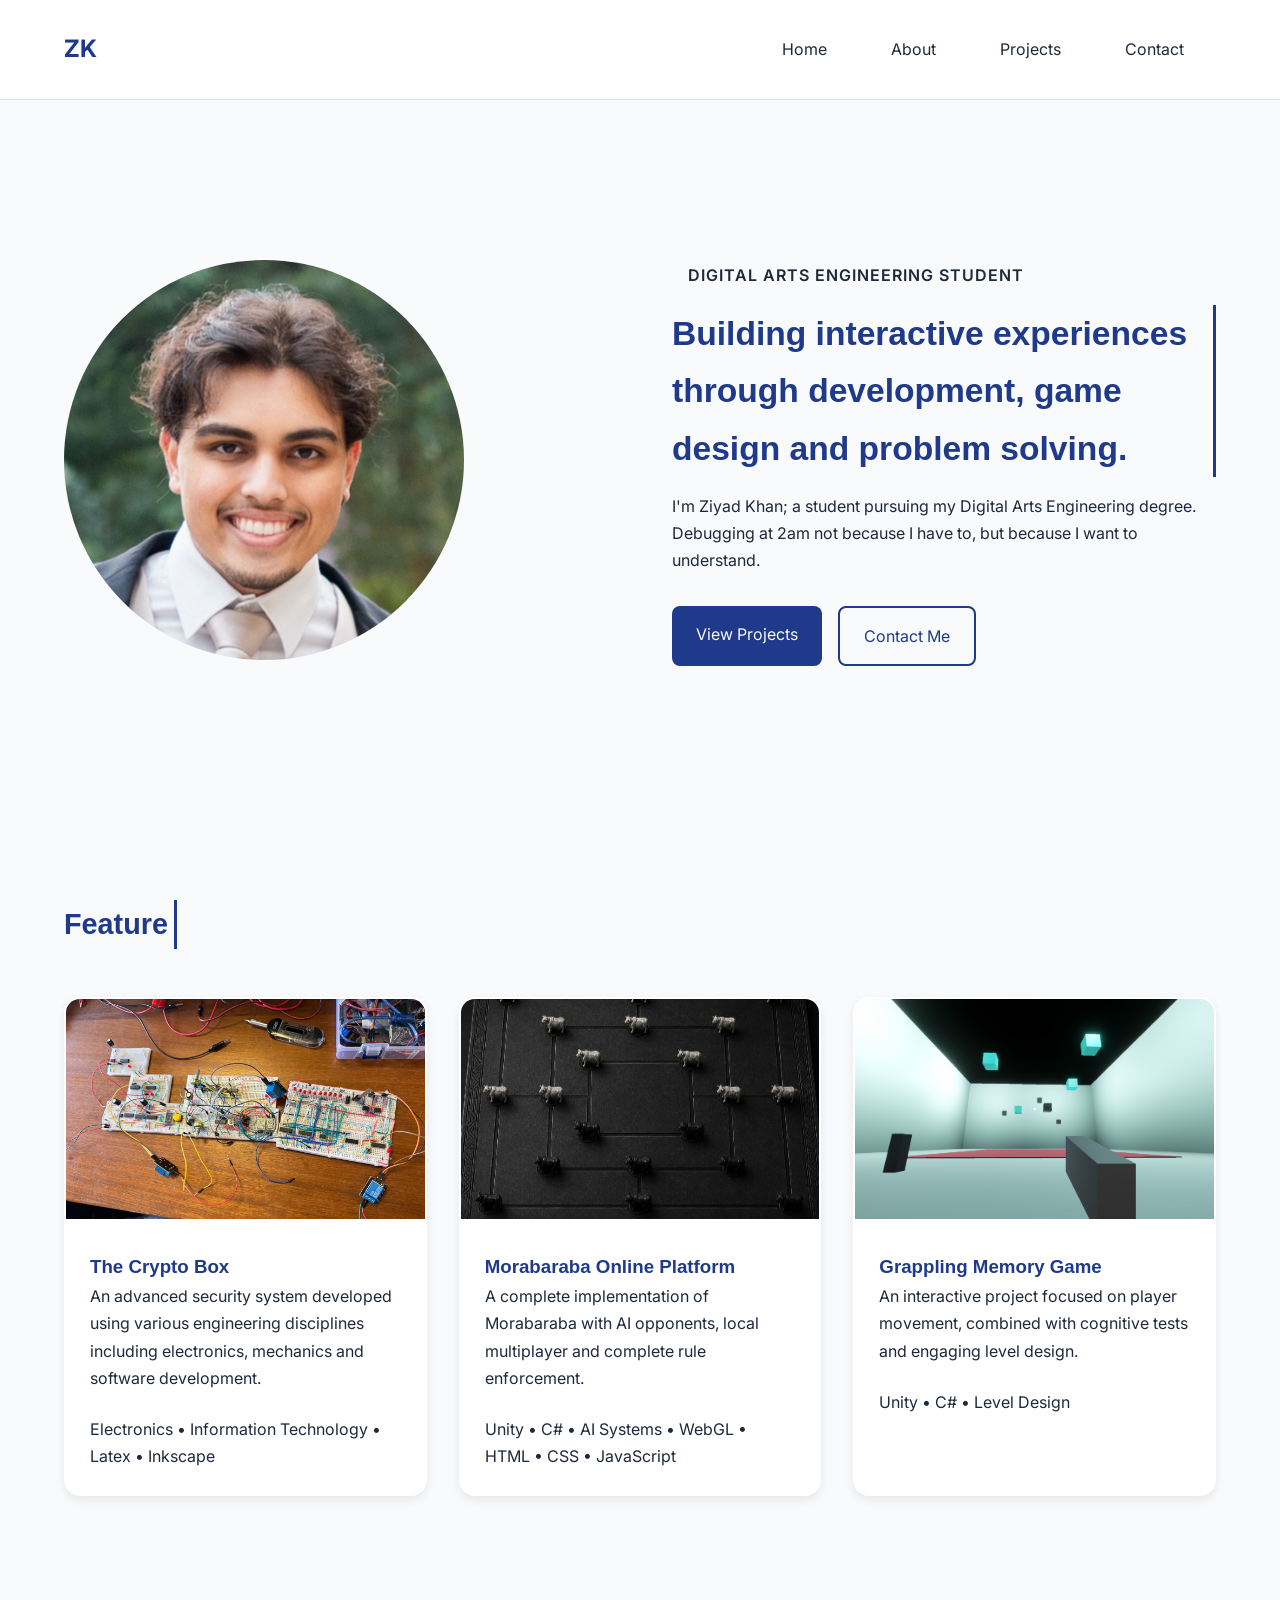
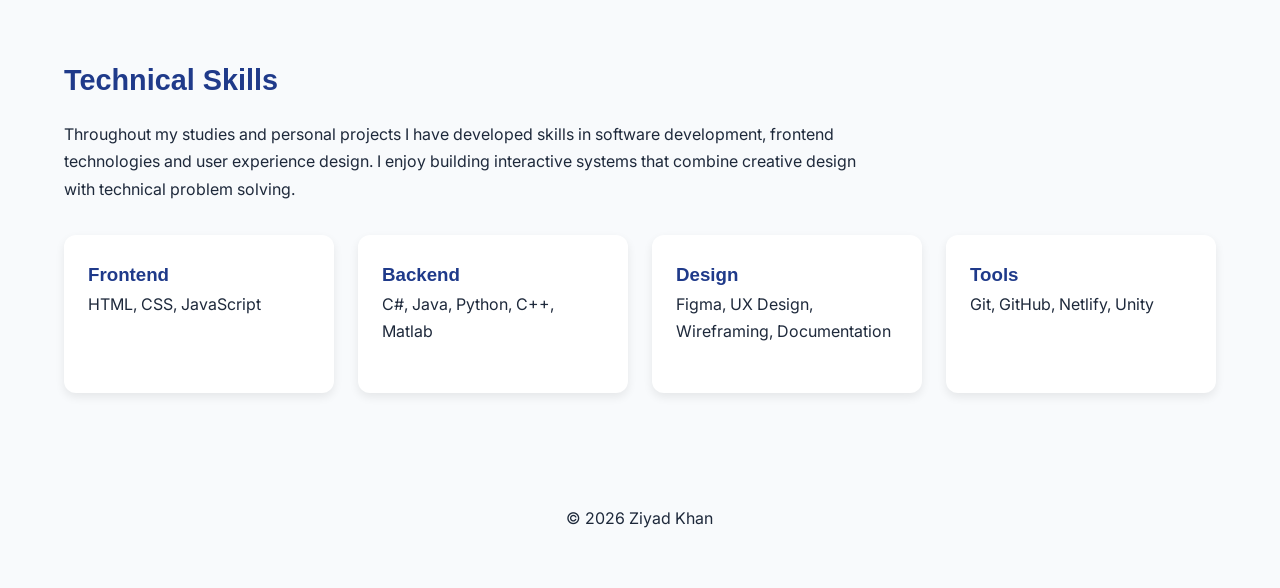
==== index.html @ 43a608b5 "moving" ====
<!DOCTYPE html>

<html lang="en">
<head>
    <meta charset="UTF-8">
    <meta name="viewport" content="width=device-width, initial-scale=1.0">
    <title>Ziyad Khan | Portfolio</title>

<link rel="stylesheet" href="css/style.css">

<link rel="preconnect" href="https://fonts.googleapis.com">
<link href="https://fonts.googleapis.com/css2?family=Inter:wght@300;400;500;600;700&family=Poppins:wght@500;600;700&display=swap" rel="stylesheet">

<script src="js/typing.js" defer></script>
<script src="js/nav.js" defer></script>
<script src="js/scroll-reveal.js" defer></script>

</head>

<body>

<header id="navbar"></header>

<main>

    <section class="hero">

        <div class="container hero-layout">

            <div class="hero-image">

                <img src="assets/images/profile1.jpeg"
                    alt="Ziyad Khan">

            </div>

            <div class="hero-content">

                <p class="hero-tag reveal-up">
                    Digital Arts Engineering Student
                </p>

                <h1 class="reveal-up">
                    Building interactive experiences through
                    development, game design and problem solving.
                </h1>

                <p class="hero-description reveal-up">
                    I'm Ziyad Khan; a student pursuing my Digital Arts Engineering degree. Debugging at 2am not because I have to, but because I want to understand.
                </p>

                <div class="hero-buttons reveal-up">

                    <a href="projects.html" class="btn-primary">
                        View Projects
                    </a>

                    <a href="contact.html" class="btn-secondary">
                        Contact Me
                    </a>

                </div>

            </div>

        </div>

    </section>

    <section class="featured-projects reveal-up">
        <div class="container">

            <h2 class="typing-heading" data-text="Featured Projects"></h2>

            <div class="project-grid reveal-up"> 

                <article class="project-card"> 

                    <img src="assets/images/crypto-box.png" alt="The Crypto Box">

                    <div class="card-content">

                        <h3>The Crypto Box</h3>

                        <p>
                            An advanced security system
                            developed using various engineering disciplines including
                            electronics, mechanics and software development.
                        </p>

                        <span>Electronics • Information Technology • Latex • Inkscape</span>

                    </div>

                </article>

                <article class="project-card">

                    <img src="assets/images/morabaraba.png" alt="Morabaraba">

                    <div class="card-content">

                        <h3>Morabaraba Online Platform</h3>

                        <p>
                            A complete implementation of Morabaraba
                            with AI opponents, local multiplayer and
                            complete rule enforcement.
                        </p>

                        <span>Unity • C# • AI Systems • WebGL • HTML • CSS • JavaScript</span>

                    </div>

                </article>

                <article class="project-card">

                    <img src="assets/images/grappling-game.png" alt="Grappling Game">

                    <div class="card-content">

                        <h3>Grappling Memory Game</h3>

                        <p>
                            An interactive project focused
                            on player movement, combined with 
                            cognitive tests and engaging level
                            design.
                        </p>

                        <span>Unity • C# • Level Design</span>

                    </div>

                </article>

            </div>

        </div>
    </section>

    <section class="skills-preview">

    <div class="container">

        <h2 class="reveal-up">Technical Skills</h2>

        <p class="skills-text reveal-up">
            Throughout my studies and personal projects I have developed
            skills in software development, frontend technologies and user
            experience design. I enjoy building interactive systems that
            combine creative design with technical problem solving.
        </p>

        <div class="skills-grid reveal-up">

            <div class="skill-card">
                <h3>Frontend</h3>
                <p>HTML, CSS, JavaScript</p>
            </div>

            <div class="skill-card">
                <h3>Backend</h3>
                <p>C#, Java, Python, C++, Matlab</p>
            </div>

            <div class="skill-card">
                <h3>Design</h3>
                <p>Figma, UX Design, Wireframing, Documentation</p>
            </div>

            <div class="skill-card">
                <h3>Tools</h3>
                <p>Git, GitHub, Netlify, Unity</p>
            </div>

        </div>

    </div>

</section>
</main>

<footer>

    <div class="container">

        <p>
            © 2026 Ziyad Khan
        </p>

    </div>

</footer>



</body>
</html>
---- css/style.css ----
:root{
    --primary:#1F3A8A;
    --accent:#14B8A6;
    --bg:#F8FAFC;
    --text:#1E293B;
}

body.dark-mode{
    --bg:#111827;
    --surface:#1f2937;
    --text:#f3f4f6;
    --border:#374151;
}

*{
    margin:0;
    padding:0;
    box-sizing:border-box;
}

body{
    font-family:'Inter',sans-serif;
    background:var(--bg);
    color:var(--text);
    line-height:1.7;
}

p{
    margin-bottom:1.5rem;
}

.container{
    width:90%;
    max-width:1200px;
    margin:auto;
}

h1{
    color:var(--primary);
    font-family:'Rubik',sans-serif;
    font-size:2.5rem;
    margin-bottom:1rem;
    border-right:3px solid var(--primary);
}

#projects-heading{
    font-size:3rem;
}

h2{
    color:var(--primary);
    font-family:'Rubik',sans-serif;
    margin-bottom:1rem;
    font-size:1.8rem;
}

h3{
    color:var(--primary);
    font-family:'Rubik',sans-serif;
}

/* reveals */
.reveal-up{
    opacity:0;
    transform:translateY(40px);

    transition:
        opacity 0.8s ease,
        transform 0.8s ease;
}

.reveal-up.active{
    opacity:1;
    transform:translateY(0);
}

nav{
    position:relative;
    z-index:1000;
}

.main-nav{
    background:white;
    border-bottom:1px solid #ddd;
}

.nav-wrapper{
    display:flex;
    justify-content:space-between;
    align-items:center;
    padding:1rem 0;
}

.logo{
    text-decoration:none;
    color:var(--primary);
    font-weight:700;
    font-size:1.5rem;
}

.nav-links {
    display:flex;
    gap:2rem;
    list-style:none;
    padding:0.75rem 1rem;
     text-decoration:none;
    color:var(--text);
    border-radius:20px;
    
    transition:
        background-color 0.3s ease,
        color 0.3s ease,
        transform 0.3s ease,
        box-shadow 0.3s ease;
}
.nav-links a{
    display:inline-block;
    padding:0.5rem 1rem;
    border-radius:12px;
}

.nav-links a:hover{
    background-color:#9bbaf9;
    transform: scale(1.05);

    box-shadow:0 12px 24px rgba(0,0,0,0.15);
}

.nav-links a{
    text-decoration:none;
    color:var(--text);
}

.hero{
    min-height:80vh;
    display:flex;
    align-items:center;
}

.hero-layout{
    display:flex;
    align-items:center;
    justify-content:space-between;
    gap:4rem;
}

.hero-image{
    flex:1;
}

.hero-image img{
    width:100%;
    max-width:400px;
    border-radius:50%;
    display:block;
}

.hero-tag{
    color:var(--secondary);
    padding:0.5rem 1rem;
    display:inline-block;
    font-weight:600;
    margin-bottom:0.5rem;
    text-transform:uppercase;
    letter-spacing:1px;
}

.hero-content{
    flex:1;
}

.hero-content h1{
    font-size:2.1rem;
    margin-bottom:1rem;
}

.hero-description{
    margin-bottom:2rem;
}

.hero-buttons{
    display:flex;
    gap:1rem;
}

.btn-primary{
    background:var(--primary);
    color:var(--bg);
    padding:0.9rem 1.5rem;
    text-decoration:none;
    border-radius:8px;
    transition:
        transform 0.3s ease,
        box-shadow 0.3s ease;
}

.btn-primary:hover{
    transform: scale(1.05);

    box-shadow:0 12px 24px rgba(27, 0, 116, 0.545);
}

.btn-secondary{
    border:2px solid var(--primary);
    color:var(--primary);
    padding:0.9rem 1.5rem;
    text-decoration:none;
    border-radius:8px;
    transition:
        transform 0.3s ease,
        box-shadow 0.3s ease;
}

.btn-secondary:hover{
    transform: scale(1.05);

    box-shadow:0 12px 24px rgba(0,0,0,0.15);
}

.featured-projects{
    padding:5rem 0;
}

.project-grid{
    display:grid;
    grid-template-columns:repeat(3,1fr);
    gap:2rem;
    margin-top:2rem;
}

.project-card{
    background:white;
    border-radius:12px;
    overflow:hidden;
    box-shadow:0 4px 10px rgba(0,0,0,0.08);

    transition:
        transform 0.3s ease,
        box-shadow 0.3s ease;
}

.project-card:hover{
    transform: scale(1.05);

    box-shadow:0 12px 24px rgba(0,0,0,0.15);
}

.project-card img{
    width:100%;
    height:220px;
    object-fit:cover;
}

.card-content{
    padding:1.5rem;
}

.skills-preview{
    padding:5rem 0;
}

.skills-preview h2{
    margin-bottom:1rem;
}

.skills-text{
    max-width:800px;
    margin-bottom:2rem;
}

.skills-grid{
    display:grid;
    grid-template-columns:repeat(4,1fr);
    gap:1.5rem;
}

.skill-card{
    background:white;
    padding:1.5rem;

    border-radius:12px;

    box-shadow:0 4px 10px rgba(0,0,0,0.08);

    transition:
        transform 0.3s ease,
        box-shadow 0.3s ease;
}

.skill-card:hover{
    transform:translateY(-6px);

    box-shadow:0 12px 24px rgba(0,0,0,0.15);
}

/* about start: */

.about-hero{
    padding:6rem 0;
}

.about-layout{
    display:flex;
    align-items:center;
    gap:4rem;
}

.about-image img{
    width:350px;
    border-radius:20px;
}

.typing-heading{
    display:inline-block;
    border-right:3px solid var(--primary);
    padding-right:6px;
    animation:blink 0.8s infinite;
}

.timeline-heading{
    display:block;
    text-align:center;
    margin-bottom:4rem;
}

@keyframes blink{

    50%{
        border-color:transparent;
    }

}

.about-content{
    flex:1;
}

.journey,
.education,
.building,
.strengths,
.interests,
.cv-section{
    padding:2rem 0;
}

.about-heading{
    text-align:center;
    align-items:center;
    margin-bottom:2rem;
}

.interest-grid{
    display:grid;
    grid-template-columns:repeat(3,1fr);
    gap:2rem;
    margin-top:2rem;
}

.interest-card{
    background:white;
    padding:2rem;
    border-radius:12px;
    box-shadow:0 4px 10px rgba(0,0,0,0.08);
    
    transition:
        transform 0.3s ease;
}

.interest-card:hover{
    transform:translateY(-6px);
    box-shadow:0 12px 24px rgba(0,0,0,0.15);
}

.strength-list{
    display:grid;
    grid-template-columns:repeat(2,1fr);
    gap:1rem;

    list-style:none;
    margin-top:2rem;

}

.strength-list li{
    background:white;
    padding:1rem;
    border-radius:8px;
    border:2px solid transparent;
    box-shadow:0 4px 10px rgba(0,0,0,0.08);

    transition:
        border-color 0.3s ease,
        color 0.3s ease,
        transform 0.3s ease;
}

.strength-list li:hover{
    border-color:var(--primary);
    color:var(--primary);
    background:rgba(74, 138, 242, 0.05);
    transform:translateY(-3px);
}

.timeline{
    position:relative;
    margin-top:4rem;
}

.timeline::before{
    content:"";
    position:absolute;
    left:50%;
    transform:translateX(-50%);
    width:4px;
    height:100%;
    background:#d1d5db;
}

.timeline-item{
    position:relative;
    width:50%;
    margin-bottom:4rem;
}

.timeline-item.left{
    left:0;
    padding-right:3rem;
    transition:
        transform 0.3s ease;
}
.timeline-item.left:hover{
    transform:translateX(-4px);
}

.timeline-item.right{
    left:50%;
    padding-left:3rem;
    transition:
        transform 0.3s ease;
}

.timeline-item.right:hover{
    transform:translateX(4px);
}

.timeline-content{
    background:white;
    padding:2rem;
    border-radius:16px;
    border:2px solid transparent;
    box-shadow:0 10px 25px rgba(0,0,0,0.08);

    transition:
        border-color 0.3s ease,
        transform 0.3s ease;
}

.timeline-content:hover{
    border-color:var(--primary);
}

.timeline-item::after{
    content:"";
    position:absolute;
    top:30px;
    width:20px;
    height:20px;
    border-radius:50%;
    background:var(--primary);
}

.timeline-item.left::after{
    right:-10px;
}

.timeline-item.right::after{
    left:-10px;
}

.timeline-content{
    transition:
        opacity 0.8s ease,
        transform 0.8s ease;
}

.timeline-item.left.hidden .timeline-content{
    opacity:0;
    transform:translateX(40px);
}

.timeline-item.right.hidden .timeline-content{
    opacity:0;
    transform:translateX(-40px);
}

.timeline-item.left .timeline-content,
.timeline-item.right .timeline-content{
    opacity:1;
    transform:translateX(0);
}

/* projects start */

.projects-hero{
    padding:6rem 0 3rem;
    text-align:center;
}

.projects-hero p{
    max-width:700px;
    margin:auto;
}

.project-filters{
    display:flex;
    justify-content:center;
    gap:1rem;
    flex-wrap:wrap;
}

.filter-btn{
    padding:.8rem 1.4rem;
    border:none;
    border-radius:10px;
    cursor:pointer;
    transition:.3s;
}

.filter-btn:hover,
.filter-btn.active{
    background:var(--primary);
    color:white;
    transform: scale(1.05);

    box-shadow:0 12px 24px rgba(0,0,0,0.15);
}

.projects-grid{
    display:grid;
    grid-template-columns:
        repeat(auto-fit,minmax(320px,1fr));

    gap:2rem;
    margin-top:3rem;
}

.project-card{
    background:white;
    border-radius:16px;
    overflow:hidden;
    border:2px solid transparent;

    transition:
        transform .3s ease,
        border-color .3s ease;
}

.project-card:hover{
    transform:translateY(-8px) scale(1.02);
    border-color:var(--primary);
}

.project-card img{
    width:100%;
    height:220px;
    object-fit:cover;
}

.project-content{
    padding:1.5rem;
}

.project-tags{
    display:flex;
    gap:.5rem;
    flex-wrap:wrap;
    margin:1rem 0;
}

.project-tags span{
    padding:.4rem .8rem;
    border-radius:50px;
    background:#f2f2f2;
}

.modal {
    position: fixed;
    inset: 0;
    background: rgba(0,0,0,0.7);
    display: flex;
    justify-content: center;
    align-items: center;
    opacity: 0;
    visibility: hidden;
    transition: 0.3s;
    z-index: 1000;
}

.modal.show {
    opacity: 1;
    visibility: visible;
}

.modal-content {
    background: white;
    width: min(900px, 90%);
    height: 90vh;

    border-radius: 16px;
    overflow: hidden;

    display: flex;
    flex-direction: column;

    position: relative;
}

#modal-image {
    width: 100%;
    height: 350px;
    object-fit: cover;

    flex-shrink: 0;
}

.modal-body {
    padding: 2rem;
    overflow-y: auto;
    flex: 1;
}

.close-modal{
    position:absolute;
    top:15px;
    right:20px;
    border:none;
    background:none;
    font-size:2rem;
    cursor:pointer;
}

@keyframes modalPop{
    from{
        transform:scale(.9);
        opacity:0;
    }

    to{
        transform:scale(1);
        opacity:1;
    }
}

.learn-more{
    cursor:pointer;
    transition:.3s;
    padding:.5rem 1rem;
    border-radius:10px;
}

.learn-more:hover{
    background:var(--primary);
    color:white;
    transform: scale(1.05);

    box-shadow:0 12px 24px rgba(0,0,0,0.15);
}

/* contact start */

#contact-heading{
    font-size:3rem;
}

.contact-header{
    background:var(--primary);
    color:white;
    padding:2rem;
    text-align:center;
    border-radius:20px 20px 0 0;
}

.contact-hero {
    padding: 6rem 0 3rem;
    text-align: center;
}

.contact-hero p {
    max-width: 700px;
    margin: 1rem auto 0;
}

.contact-section {
    margin-top: 3rem;
}

.contact-header {
    background: var(--primary);
    color: white;
    padding: 2rem;
    text-align: center;
    border-radius: 20px 20px 0 0;
    margin-bottom: 0;
}

.contact-grid {
    display: grid;
    grid-template-columns: 1fr 1fr;

    border-left: 1px solid #ddd;
    border-right: 1px solid #ddd;
}

.contact-form-wrapper {
    padding: 2rem;
    border-right: var(--primary) 4px solid;
    border-left: var(--primary) 4px solid;
}

.contact-form-wrapper h3 {
    margin-bottom: 2rem;
}

.contact-form-wrapper input,
.contact-form-wrapper textarea {
    width: 100%;
    padding: 1rem;
    border: 2px solid #ddd;
    border-radius: 12px;
    margin-bottom: 1rem;
    font-family: inherit;
}

.submit-btn {
    width: 100%;
    padding: 1rem;
    border: none;
    border-radius: 12px;
    background: var(--primary);
    color: white;
    cursor: pointer;
    transition: 0.3s ease;
}

.submit-btn:hover {
    border-color: var(--accent);
    transform: translateY(-2px);
    box-shadow: 0 12px 24px rgba(0,0,0,0.15);
    transform: scale(1.03);
}

.contact-details {
    padding: 2rem;
    border-right: var(--primary) 4px solid;
}

.contact-details h3 {
    margin-bottom: 2rem;
}

.contact-box {
    display: block;
    text-decoration: none;
    color: inherit;
    padding: 1.25rem;
    margin-bottom: 1rem;
    border: 2px solid #ddd;
    border-radius: 12px;
    text-align: center;
    transition: 0.3s ease;

}

.contact-box:hover {
    border-color: var(--primary);
    color: var(--primary);
    transform: translateY(-3px);
    box-shadow: 0 12px 24px rgba(0,0,0,0.15);
}

.cv-section {
    padding: 2rem;
    text-align: center;
    background: #f5f5f5;
    border: var(--primary) 4px solid;

    border-radius: 0 0 20px 20px;
}

.cv-button {
    display: inline-block;
    padding: 1rem 2rem;
    background: var(--primary);
    color: white;
    text-decoration: none;
    border: none;
    border-radius: 12px;
    transition: 0.3s ease;
}

.cv-button:hover {
    border-color: var(--accent);
    transform: translateY(-2px);
    box-shadow: 0 12px 24px rgba(0,0,0,0.15);
    transform: scale(1.05);
}

.error {
    display: block;
    color: red;
    font-size: 0.85rem;
    margin-bottom: 1rem;
}

footer{
    text-align:center;
    padding:2rem;
}

.hamburger{
    display:none;
}

@media(max-width:768px){

    .hamburger{
        display:block;
        cursor:pointer;
        border:none;
        border-radius:8px;
        padding:0.5rem;
    }

    .nav-links{
        display:flex;
        flex-direction:column;
        position:absolute;
        border:1px solid #ddd;
        border-radius:0 0 12px 12px;
        top:70px;
        left:0;
        width:100%;
        background:white;
        padding:1rem;
        text-align:center;
        opacity:0;
        transform:translateY(-10px);
        transition:
            opacity 0.3s ease,
            transform 0.3s ease;
    }

    .nav-links.show{ 
        opacity:1;
        transform:translateY(0);
    }

    .nav-links a {
        opacity: 0;
        transform: translateY(-10px);
        transition:
            opacity 0.3s ease,
            transform 0.3s ease;
    }

    .nav-links.show a {
        opacity: 1;
        transform: translateY(0);
    }

    .nav-links.show a:nth-child(1) {
        transition-delay: 0.05s;
    }

    .nav-links.show a:nth-child(2) {
        transition-delay: 0.1s;
    }

    .nav-links.show a:nth-child(3) {
        transition-delay: 0.15s;
    }

    .nav-links.show a:nth-child(4) {
        transition-delay: 0.2s;
    }

    .hero{
        min-height:auto;
        padding:4rem 0;
    }

    .hero-layout{
        flex-direction:column;
        text-align:center;
        gap:2rem;
    }

    .hero-image{
        display:flex;
        justify-content:center;
    }

    .hero-image img{
        max-width:250px;
        width:100%;
    }

    .hero-buttons{
        justify-content:center;
        flex-wrap:wrap;
    }

    .nav-links.show{
        display:flex;
    }

    .project-grid{
        grid-template-columns:1fr;
    }

    .skills-grid{
        grid-template-columns:1fr;
    }

    .featured-projects{
        text-align: center;
    }

    .hero-tag{
        padding:0.3rem 0.8rem;
        font-size:0.85rem;
    }

    .hero h1{
        font-size:1.5rem;
    }

    .hero-description{
        font-size:0.95rem;
    }

    .about-layout{
        flex-direction:column;
        text-align:center;
    }

    .interest-grid{
        grid-template-columns:1fr;
    }

    .strength-list{
        grid-template-columns:1fr;
    }

    .timeline::before{
        left:20px;
    }

    .timeline-item{
        width:100%;
        left:0 !important;

        padding-left:60px;
        padding-right:0;
    }

    .timeline-item::after{
        left:10px !important;
    }

    .modal-image{
        max-height:200px;
    }

    .intro-layout {
        grid-template-columns: 1fr;
    }

    .contact-grid {
        grid-template-columns: 1fr;
    }

    .contact-details {
        border-left: var(--primary) 4px solid;
    }

    .contact-form-wrapper {
        border-bottom: 1px solid #ddd;
    }
}
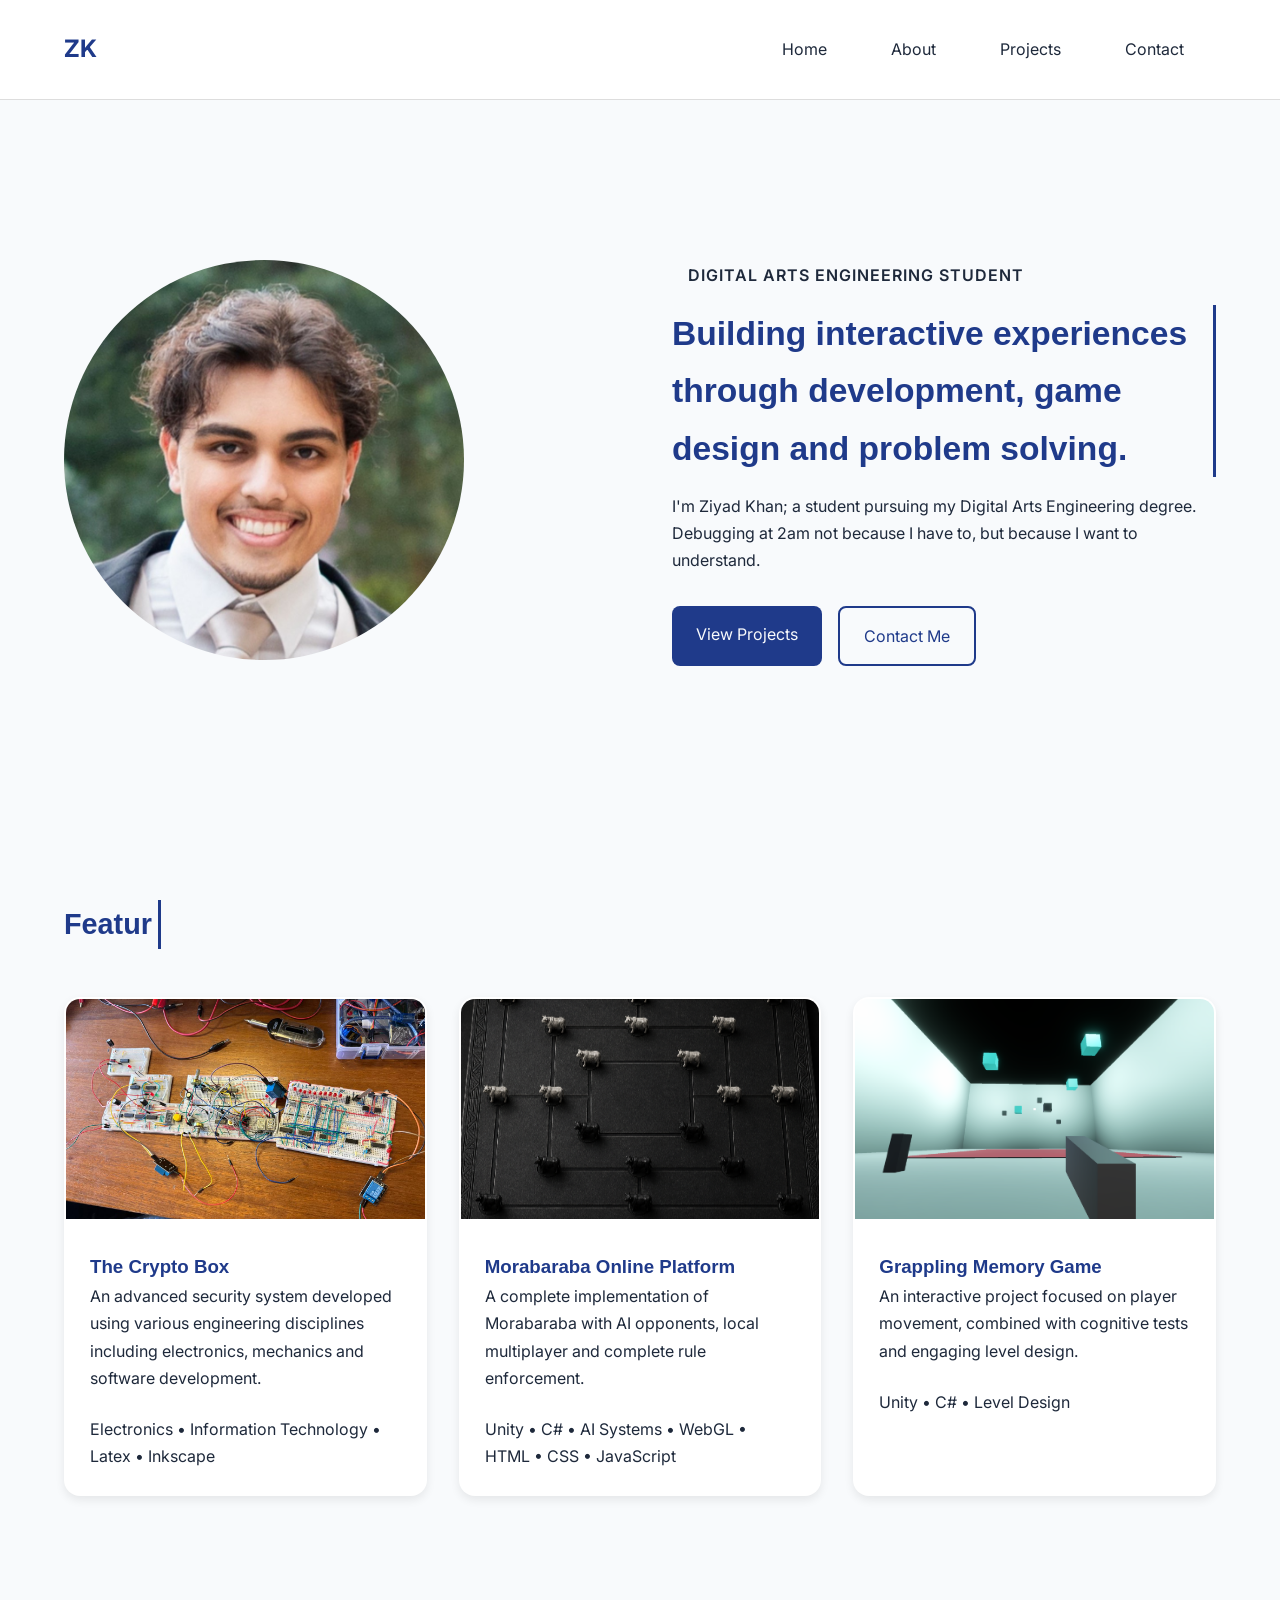
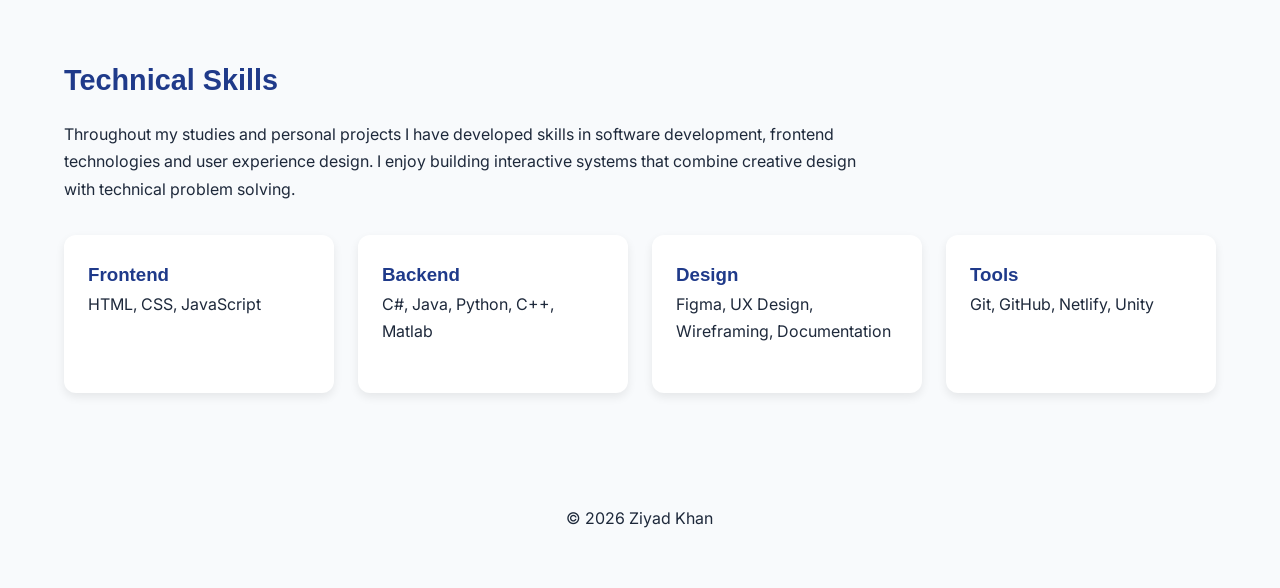
==== commit efb94627: "comments" ====
--- a/index.html
+++ b/index.html
@@ -2,31 +2,41 @@
 
 <html lang="en">
 <head>
+
+    <!-- Character encoding and responsive viewport settings -->
     <meta charset="UTF-8">
     <meta name="viewport" content="width=device-width, initial-scale=1.0">
+
+    <!-- Browser tab title -->
     <title>Ziyad Khan | Portfolio</title>
 
-<link rel="stylesheet" href="css/style.css">
-
-<link rel="preconnect" href="https://fonts.googleapis.com">
-<link href="https://fonts.googleapis.com/css2?family=Inter:wght@300;400;500;600;700&family=Poppins:wght@500;600;700&display=swap" rel="stylesheet">
-
-<script src="js/typing.js" defer></script>
-<script src="js/nav.js" defer></script>
-<script src="js/scroll-reveal.js" defer></script>
+    <!-- Main stylesheet -->
+    <link rel="stylesheet" href="css/style.css">
+
+    <!-- Google Fonts -->
+    <link rel="preconnect" href="https://fonts.googleapis.com">
+    <link href="https://fonts.googleapis.com/css2?family=Inter:wght@300;400;500;600;700&family=Poppins:wght@500;600;700&display=swap" rel="stylesheet">
+
+    <!-- JavaScript files -->
+    <script src="js/typing.js" defer></script>
+    <script src="js/nav.js" defer></script>
+    <script src="js/scroll-reveal.js" defer></script>
 
 </head>
 
 <body>
 
+<!-- Navigation injected dynamically using JavaScript -->
 <header id="navbar"></header>
 
 <main>
 
+    <!-- Hero section introducing the portfolio owner -->
     <section class="hero">
 
         <div class="container hero-layout">
 
+            <!-- Profile image -->
             <div class="hero-image">
 
                 <img src="assets/images/profile1.jpeg"
@@ -34,6 +44,7 @@
 
             </div>
 
+            <!-- Hero content and call-to-action buttons -->
             <div class="hero-content">
 
                 <p class="hero-tag reveal-up">
@@ -67,14 +78,19 @@
 
     </section>
 
+    <!-- Featured projects preview section -->
     <section class="featured-projects reveal-up">
+
         <div class="container">
 
+            <!-- Animated section heading -->
             <h2 class="typing-heading" data-text="Featured Projects"></h2>
 
-            <div class="project-grid reveal-up"> 
-
-                <article class="project-card"> 
+            <!-- Project cards -->
+            <div class="project-grid reveal-up">
+
+                <!-- Crypto Box project -->
+                <article class="project-card">
 
                     <img src="assets/images/crypto-box.png" alt="The Crypto Box">
 
@@ -94,6 +110,7 @@
 
                 </article>
 
+                <!-- Morabaraba project -->
                 <article class="project-card">
 
                     <img src="assets/images/morabaraba.png" alt="Morabaraba">
@@ -114,6 +131,7 @@
 
                 </article>
 
+                <!-- Grappling game project -->
                 <article class="project-card">
 
                     <img src="assets/images/grappling-game.png" alt="Grappling Game">
@@ -124,7 +142,7 @@
 
                         <p>
                             An interactive project focused
-                            on player movement, combined with 
+                            on player movement, combined with
                             cognitive tests and engaging level
                             design.
                         </p>
@@ -138,50 +156,55 @@
             </div>
 
         </div>
+
     </section>
 
+    <!-- Skills preview section -->
     <section class="skills-preview">
 
-    <div class="container">
-
-        <h2 class="reveal-up">Technical Skills</h2>
-
-        <p class="skills-text reveal-up">
-            Throughout my studies and personal projects I have developed
-            skills in software development, frontend technologies and user
-            experience design. I enjoy building interactive systems that
-            combine creative design with technical problem solving.
-        </p>
-
-        <div class="skills-grid reveal-up">
-
-            <div class="skill-card">
-                <h3>Frontend</h3>
-                <p>HTML, CSS, JavaScript</p>
-            </div>
-
-            <div class="skill-card">
-                <h3>Backend</h3>
-                <p>C#, Java, Python, C++, Matlab</p>
-            </div>
-
-            <div class="skill-card">
-                <h3>Design</h3>
-                <p>Figma, UX Design, Wireframing, Documentation</p>
-            </div>
-
-            <div class="skill-card">
-                <h3>Tools</h3>
-                <p>Git, GitHub, Netlify, Unity</p>
+        <div class="container">
+
+            <h2 class="reveal-up">Technical Skills</h2>
+
+            <p class="skills-text reveal-up">
+                Throughout my studies and personal projects I have developed
+                skills in software development, frontend technologies and user
+                experience design. I enjoy building interactive systems that
+                combine creative design with technical problem solving.
+            </p>
+
+            <!-- Skills cards -->
+            <div class="skills-grid reveal-up">
+
+                <div class="skill-card">
+                    <h3>Frontend</h3>
+                    <p>HTML, CSS, JavaScript</p>
+                </div>
+
+                <div class="skill-card">
+                    <h3>Backend</h3>
+                    <p>C#, Java, Python, C++, Matlab</p>
+                </div>
+
+                <div class="skill-card">
+                    <h3>Design</h3>
+                    <p>Figma, UX Design, Wireframing, Documentation</p>
+                </div>
+
+                <div class="skill-card">
+                    <h3>Tools</h3>
+                    <p>Git, GitHub, Netlify, Unity</p>
+                </div>
+
             </div>
 
         </div>
 
-    </div>
-
-</section>
+    </section>
+
 </main>
 
+<!-- Footer section -->
 <footer>
 
     <div class="container">
@@ -194,7 +217,5 @@
 
 </footer>
 
-
-
 </body>
-</html>
+</html>
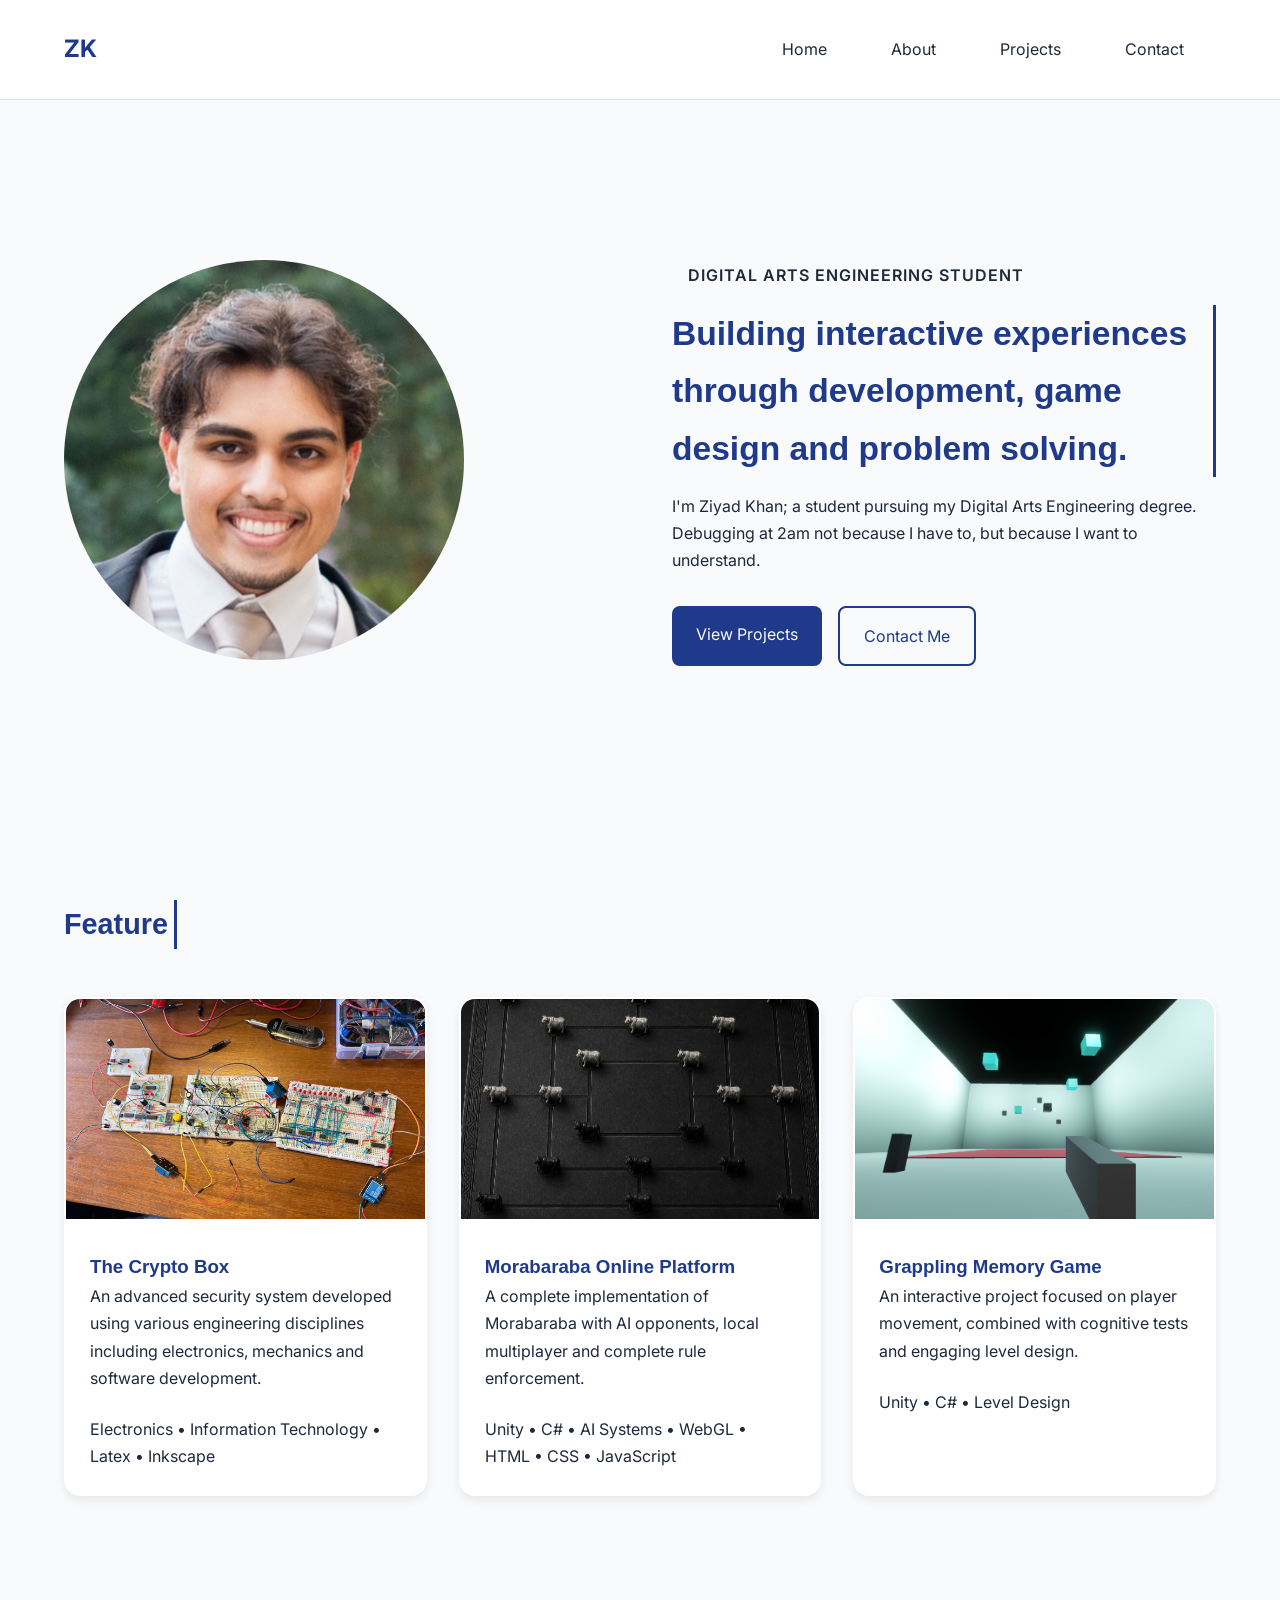
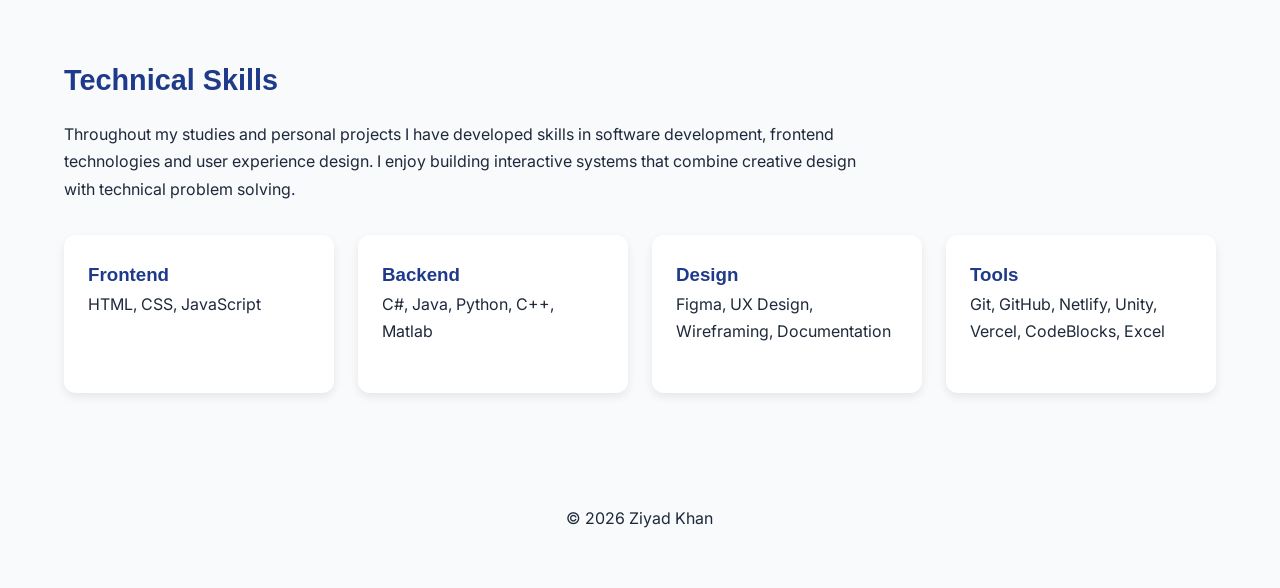
==== commit decfce06: "Added project modal" ====
--- a/index.html
+++ b/index.html
@@ -193,7 +193,7 @@
 
                 <div class="skill-card">
                     <h3>Tools</h3>
-                    <p>Git, GitHub, Netlify, Unity</p>
+                    <p>Git, GitHub, Netlify, Unity, Vercel, CodeBlocks, Excel</p>
                 </div>
 
             </div>
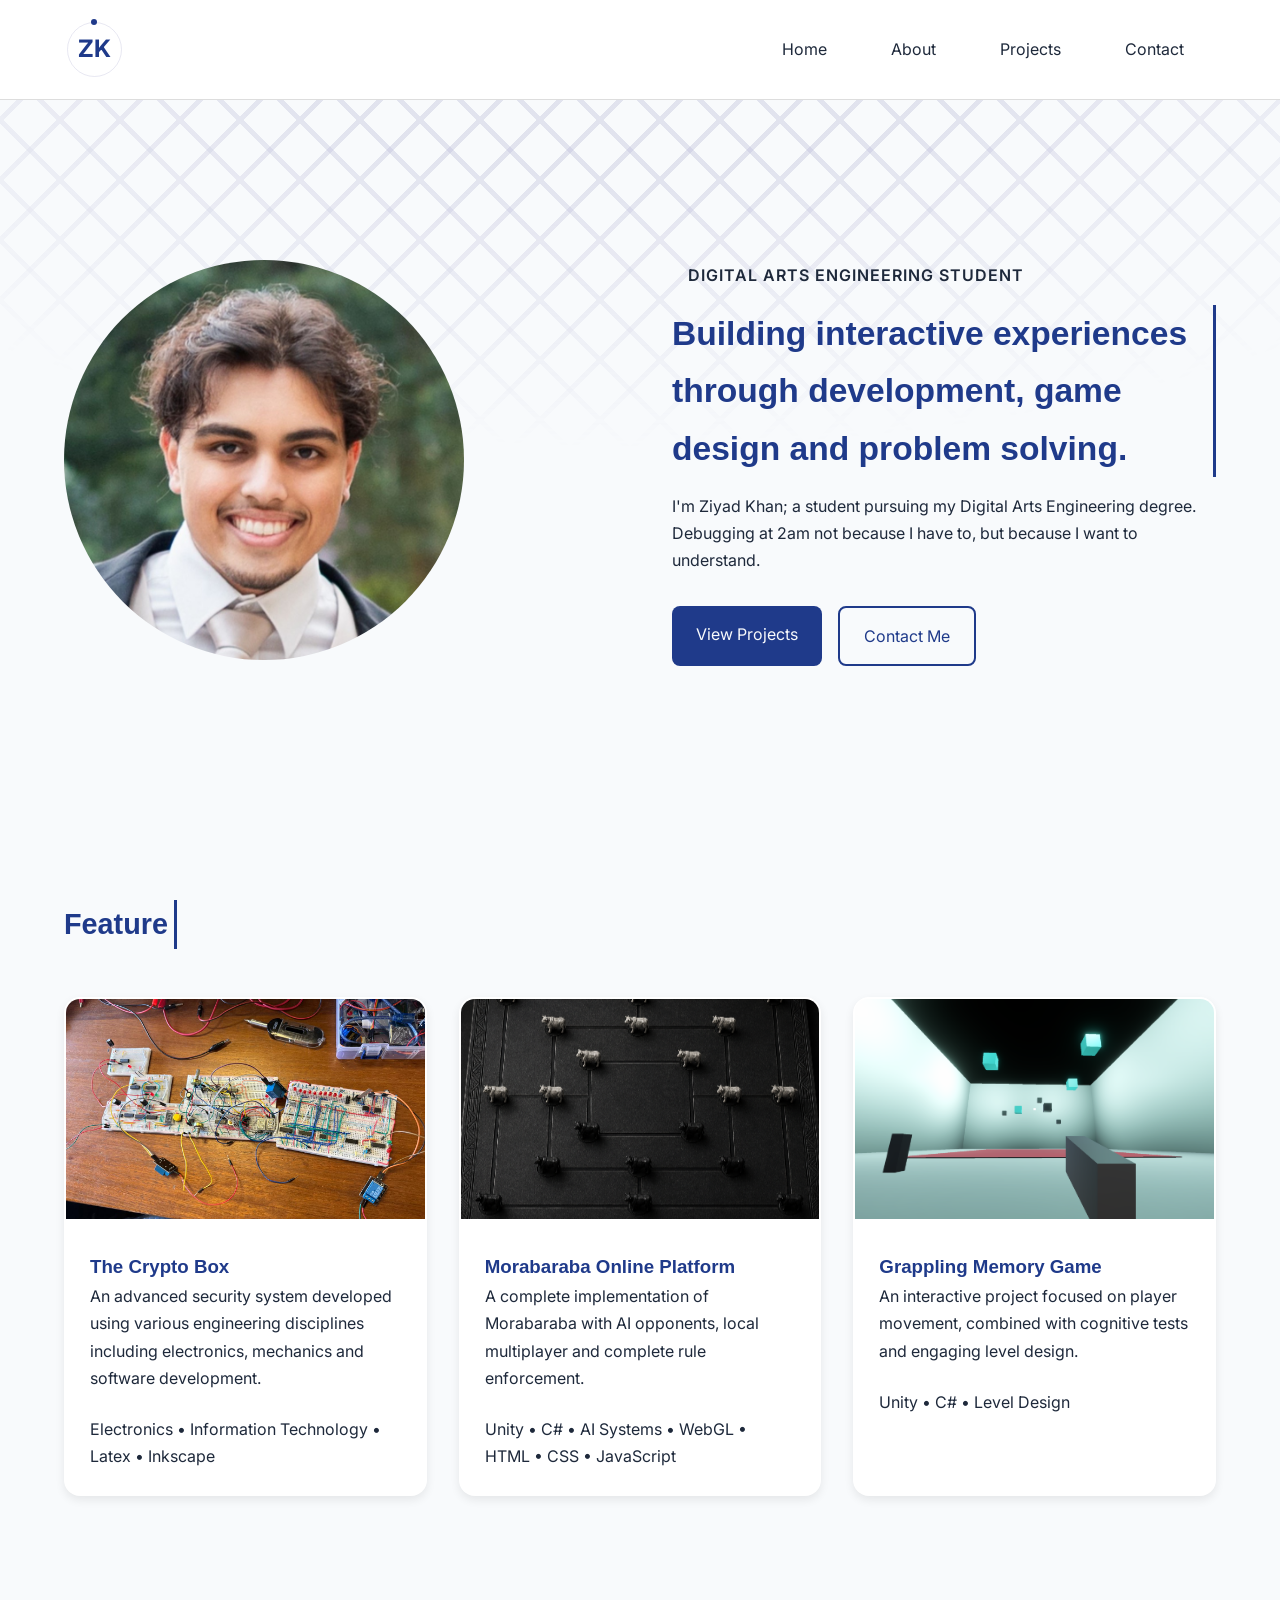
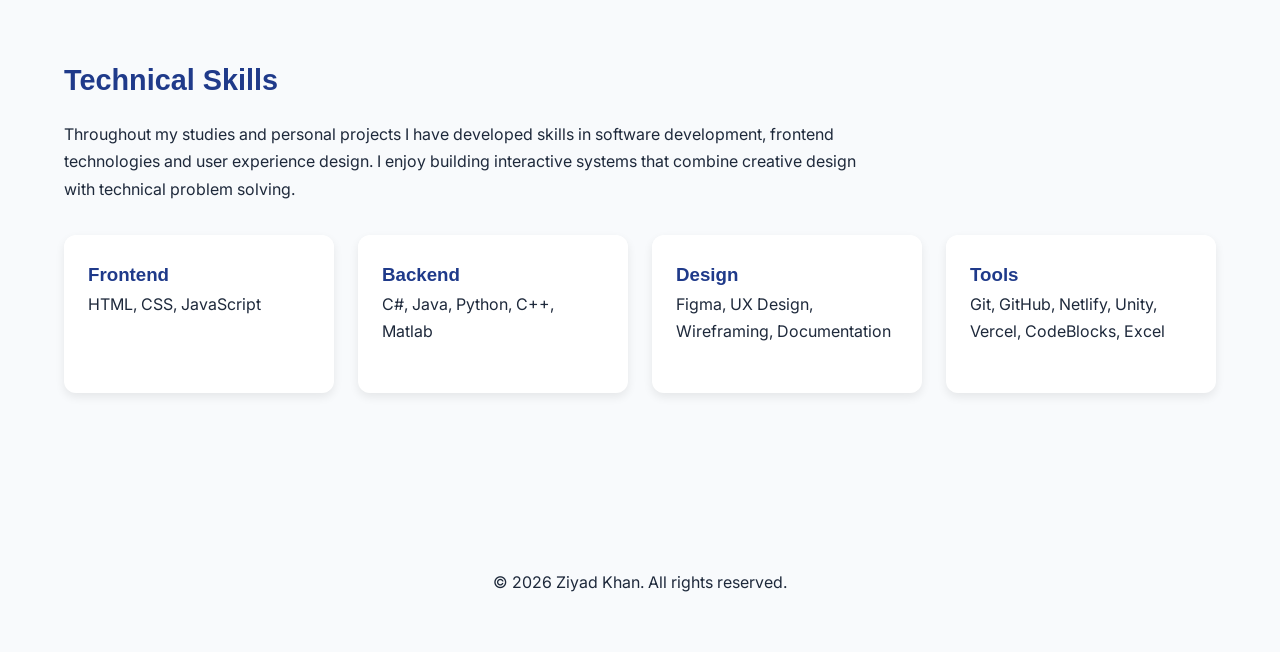
==== commit ffca195f: "footer and animation" ====
--- a/index.html
+++ b/index.html
@@ -210,7 +210,7 @@
     <div class="container">
 
         <p>
-            © 2026 Ziyad Khan
+            © 2026 Ziyad Khan. All rights reserved.
         </p>
 
     </div>
--- a/css/style.css
+++ b/css/style.css
@@ -5,11 +5,38 @@
     --text:#1E293B;
 }
 
-body.dark-mode{
-    --bg:#111827;
-    --surface:#1f2937;
-    --text:#f3f4f6;
-    --border:#374151;
+body::before{
+    content:'';
+    position:fixed;
+    inset:0;
+    pointer-events:none;
+    z-index:0;
+
+    background-image:
+        linear-gradient(
+            45deg,
+            transparent 47%,
+            rgba(138,138,188,.4) 47%,
+            rgba(138,138,188,.4) 53%,
+            transparent 53%
+        ),
+        linear-gradient(
+            -45deg,
+            transparent 47%,
+            rgba(138,138,188,.4) 47%,
+            rgba(138,138,188,.4) 53%,
+            transparent 50%
+        );
+
+    background-size:60px 60px;
+    opacity:0.5;
+
+    mask-image:
+        radial-gradient(
+            ellipse 80% 50% at 50% 0%,
+            var(--bg) 40%,
+            transparent 100%
+        );
 }
 
 *{
@@ -19,6 +46,7 @@
 }
 
 body{
+    z-index:1;
     font-family:'Inter',sans-serif;
     background:var(--bg);
     color:var(--text);
@@ -57,6 +85,64 @@
 h3{
     color:var(--primary);
     font-family:'Rubik',sans-serif;
+}
+
+.logo{
+    position:relative;
+
+    font-size:1.5rem;
+    font-weight:700;
+
+    text-decoration:none;
+    color:var(--primary);
+
+    display:flex;
+    align-items:center;
+    justify-content:center;
+
+    width:60px;
+    height:60px;
+}
+
+.orbit{
+    position:absolute;
+
+    border:1px solid rgba(138,138,188,.2);
+    border-radius:50%;
+    width:55px;
+    height:55px;
+
+    animation:spin 3s linear infinite;
+}
+
+.orbit-dot{
+    position:absolute;
+
+    width:6px;
+    height:6px;
+    animation:spin 8s linear infinite;
+
+
+    background:var(--primary);
+
+    border-radius:50%;
+
+    top:-4px;
+    left:50%;
+
+    transform:translateX(-50%);
+}
+
+@keyframes spin{
+
+    from{
+        transform:rotate(0deg);
+    }
+
+    to{
+        transform:rotate(360deg);
+    }
+
 }
 
 /* reveals */
@@ -146,6 +232,7 @@
 
 .hero-image{
     flex:1;
+    z-index:1;
 }
 
 .hero-image img{
@@ -305,6 +392,9 @@
     gap:4rem;
 }
 
+.about-image{
+    z-index:1;
+}
 .about-image img{
     width:350px;
     border-radius:20px;
@@ -315,6 +405,7 @@
     border-right:3px solid var(--primary);
     padding-right:6px;
     animation:blink 0.8s infinite;
+    z-index:10;
 }
 
 .timeline-heading{
@@ -505,6 +596,7 @@
 .projects-hero{
     padding:6rem 0 3rem;
     text-align:center;
+    z-index:10;
 }
 
 .projects-hero p{
@@ -671,6 +763,7 @@
 
 #contact-heading{
     font-size:3rem;
+    z-index:10;
 }
 
 .contact-header{
@@ -679,6 +772,7 @@
     padding:2rem;
     text-align:center;
     border-radius:20px 20px 0 0;
+    z-index:10;
 }
 
 .contact-hero {
@@ -816,6 +910,8 @@
 footer{
     text-align:center;
     padding:2rem;
+    z-index:10;
+    margin-top:4rem;
 }
 
 .hamburger{
